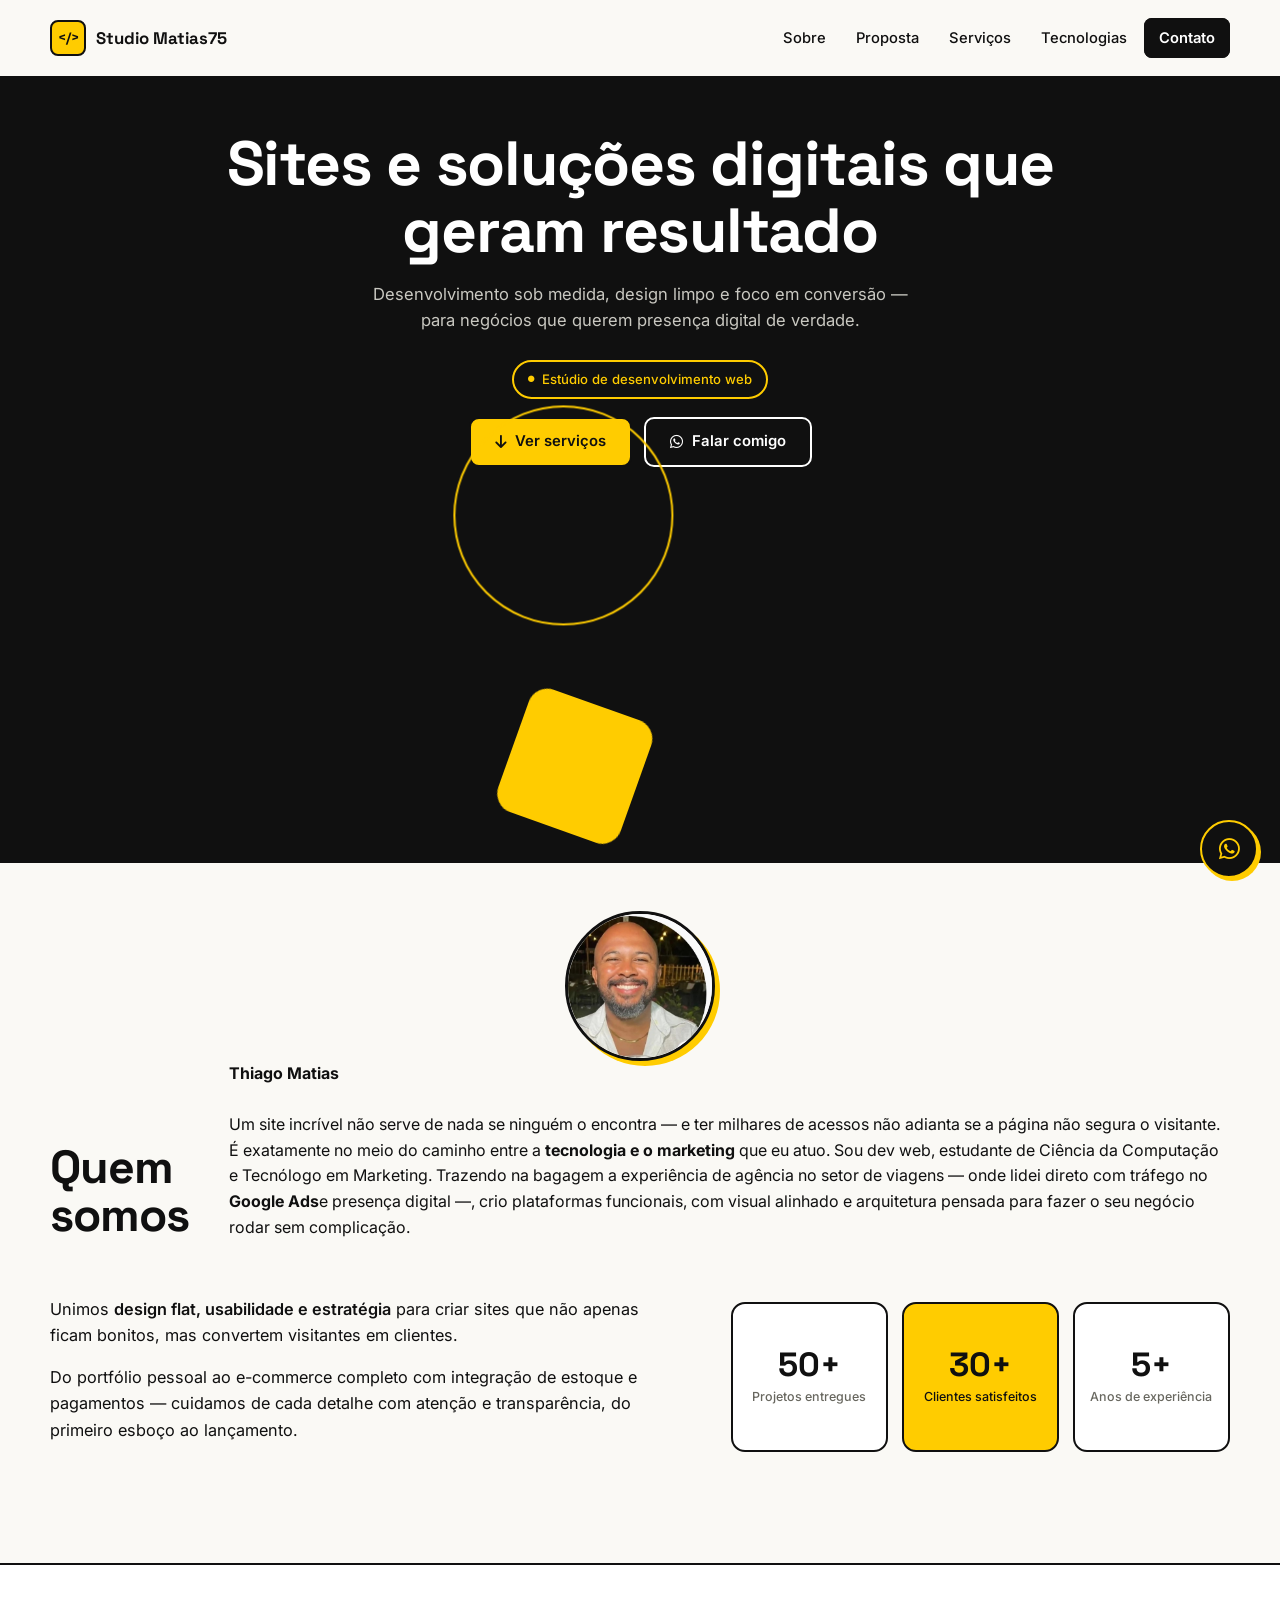
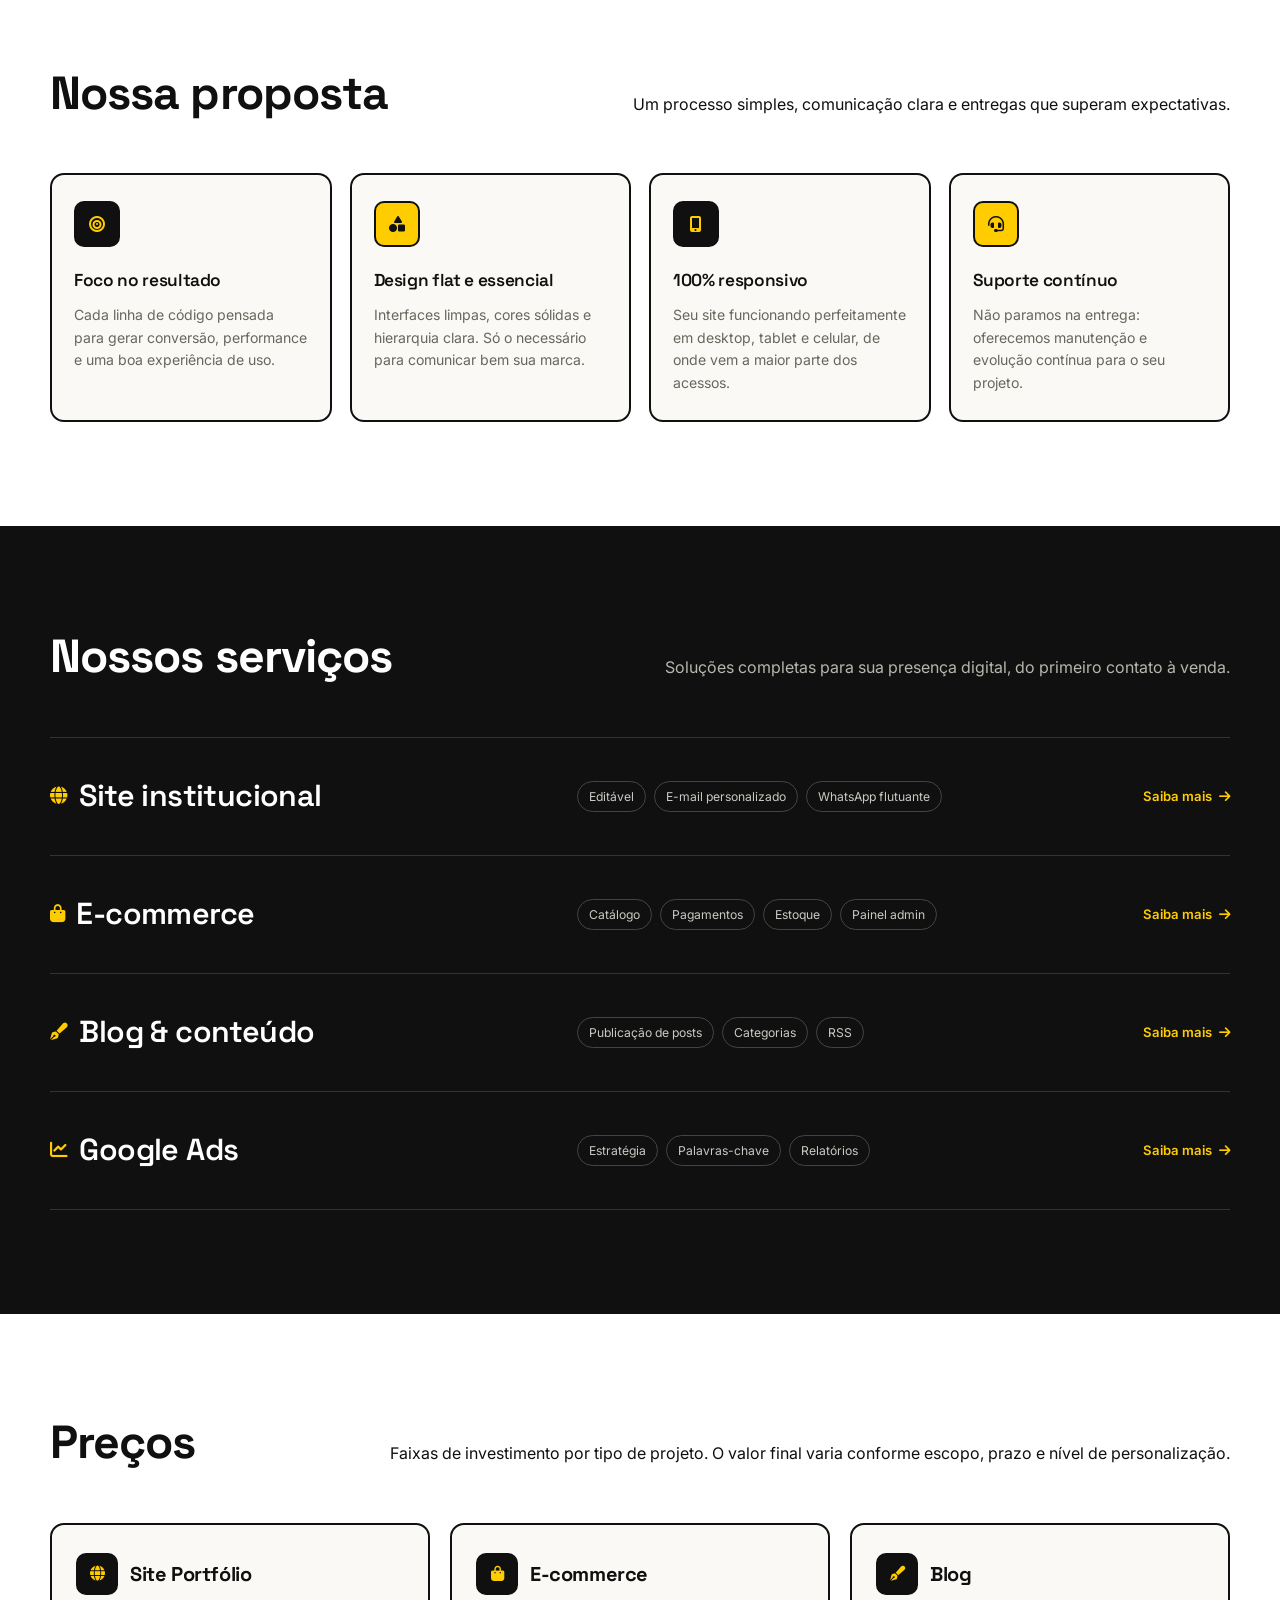
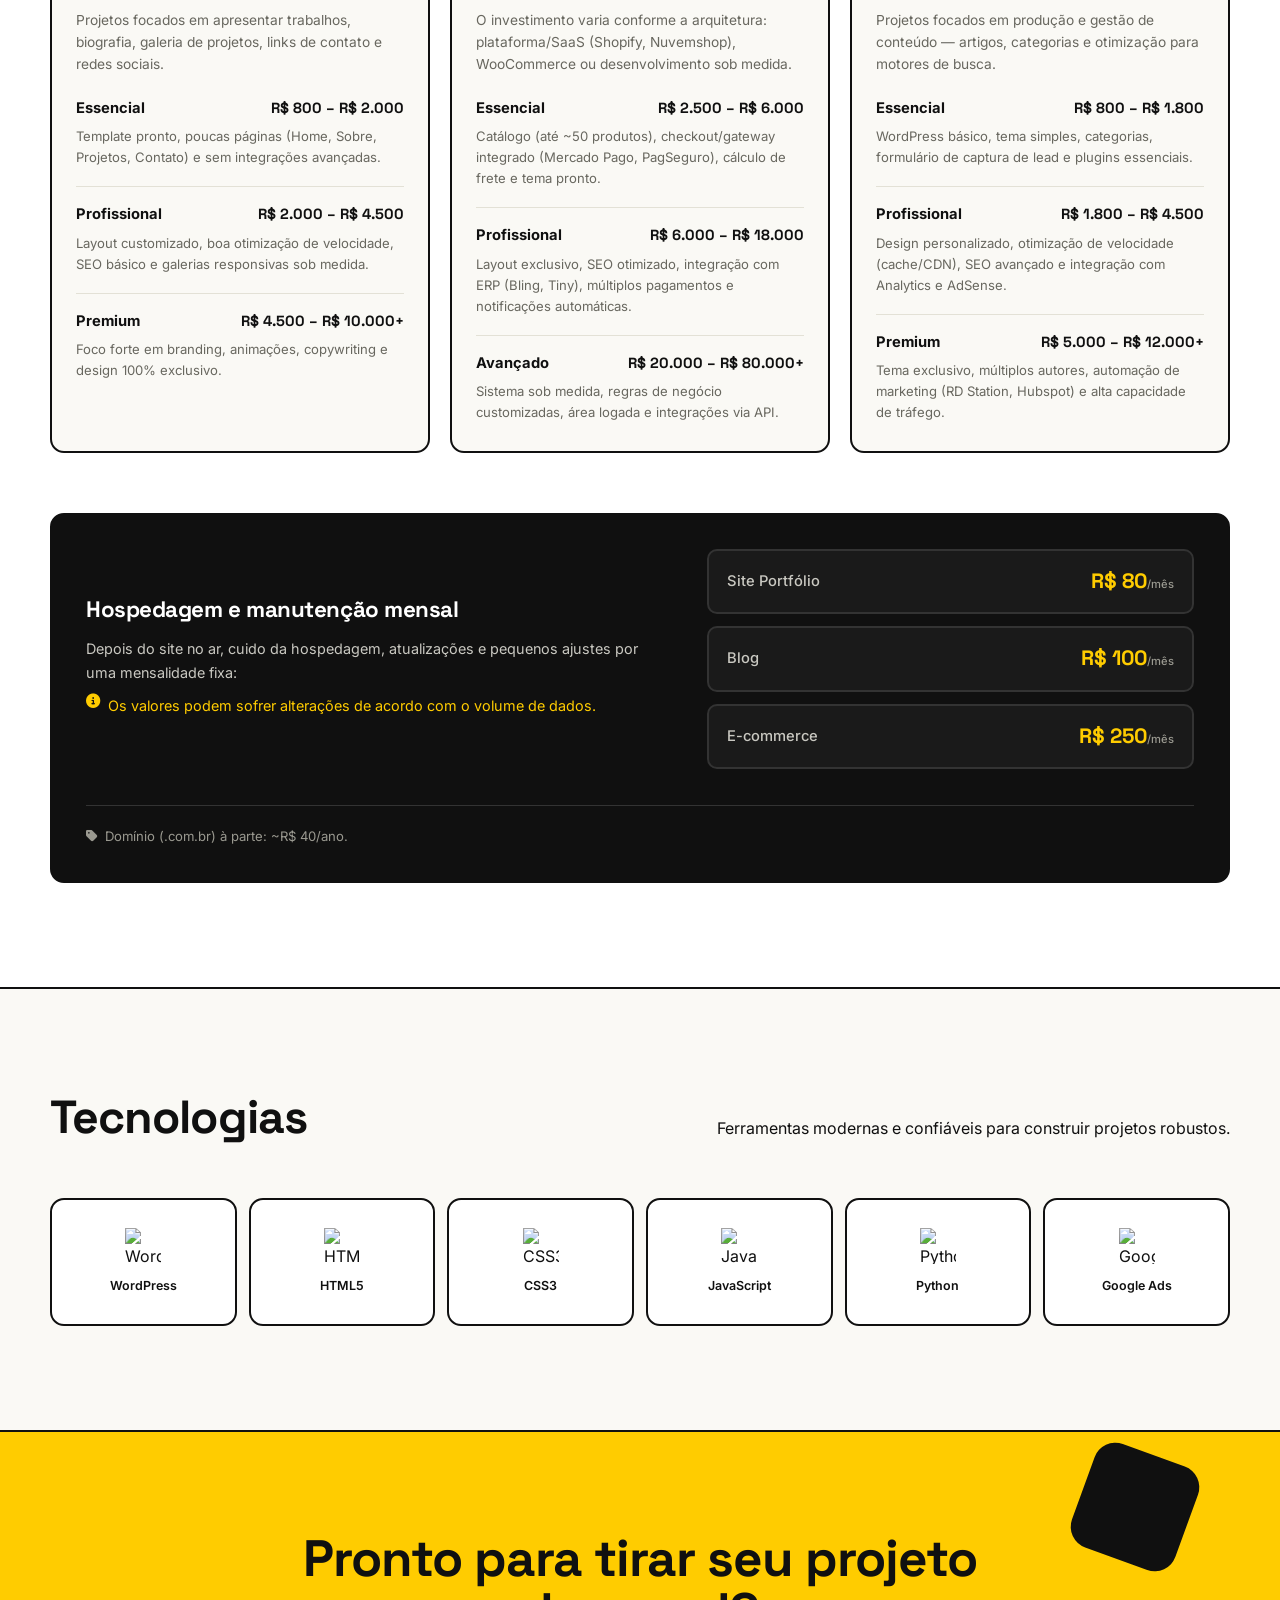
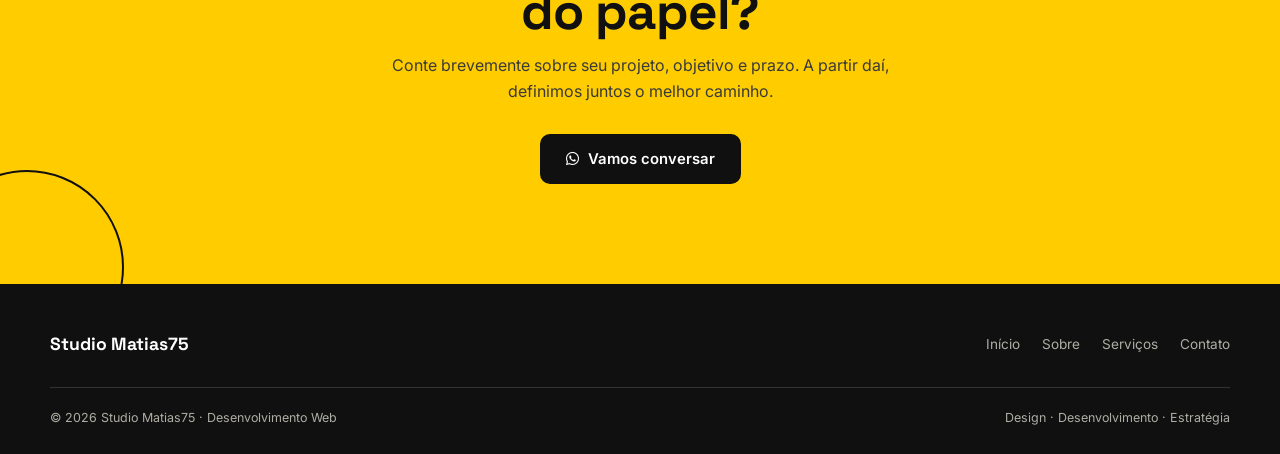
==== index.html @ f93ce0de "primeiro" ====
<!DOCTYPE html>
<html lang="pt-BR">
<head>
<meta charset="UTF-8">
<meta name="viewport" content="width=device-width, initial-scale=1.0">
<title>Studio Matias75 · Desenvolvimento Web & Soluções Digitais</title>
<meta name="description" content="DevStudio — sites e soluções digitais que geram resultado. Design flat, desenvolvimento sob medida e estratégia de conversão.">
<link rel="preconnect" href="https://fonts.googleapis.com">
<link rel="preconnect" href="https://fonts.gstatic.com" crossorigin>
<link href="https://fonts.googleapis.com/css2?family=Space+Grotesk:wght@500;600;700&family=Inter:wght@400;500;600;700&display=swap" rel="stylesheet">
<link rel="stylesheet" href="https://cdnjs.cloudflare.com/ajax/libs/font-awesome/6.5.1/css/all.min.css">
<link rel="stylesheet" href="assets/css/style.css">
</head>
<body>

<header>
  <div class="container nav">
    <a class="logo" href="#inicio"><span class="logo-mark">&lt;/&gt;</span>Studio Matias75</a>
    <ul class="nav-links">
      <li><a href="#sobre">Sobre</a></li>
      <li><a href="#proposta">Proposta</a></li>
      <li><a href="#servicos">Serviços</a></li>
      <li><a href="#tecnologias">Tecnologias</a></li>
      <li><a class="nav-cta" href="#contato">Contato</a></li>
    </ul>
    <button class="menu-btn" aria-label="Abrir menu" aria-expanded="false" type="button">
      <i class="fas fa-bars"></i>
    </button>
  </div>
</header>

<section class="hero" id="inicio">
  <h1>Sites e soluções digitais que geram resultado</h1>
  <p>Desenvolvimento sob medida, design limpo e foco em conversão — para negócios que querem presença digital de verdade.</p>
  <span class="eyebrow-tag"><i class="fas fa-circle" style="font-size:.4rem"></i>Estúdio de desenvolvimento web</span>
  <div class="hero-buttons">
    <a href="#servicos" class="btn btn-primary"><i class="fas fa-arrow-down"></i> Ver serviços</a>
    <a href="https://wa.me/5500000000000" target="_blank" rel="noopener" class="btn btn-outline"><i class="fab fa-whatsapp"></i> Falar comigo</a>
  </div>
  <div class="hero-shape circle" aria-hidden="true"></div>
  <div class="hero-shape square" aria-hidden="true"></div>
</section>

<section class="sobre" id="sobre">
  <div class="container">
    <div class="circle-photo">
  <img src="assets/images/9f81ab2b-ebb1-421a-a326-9784d8b3f478.jpeg" alt="Foto da equipe DevStudio" loading="lazy">
</div>
    <div class="section-head">
      <h2>Quem somos</h2>
      
      <p><strong>Thiago Matias</strong><br><br> Um site incrível não serve de nada se ninguém o encontra — e ter milhares 
        de acessos não adianta se a página não segura o visitante. É exatamente no 
        meio do caminho entre a <strong>tecnologia e o marketing</strong> que eu atuo.
        Sou dev web, estudante de Ciência da Computação e Tecnólogo em Marketing. 
        Trazendo na bagagem a experiência de agência no setor de viagens — onde lidei 
        direto com tráfego no <strong>Google Ads</strong>e presença digital —, crio plataformas 
        funcionais, com visual alinhado e arquitetura pensada para fazer o seu negócio
         rodar sem complicação.</p>
    </div>
    <div class="sobre-grid">
      <div class="sobre-texto">
        <p>Unimos <strong>design flat, usabilidade e estratégia</strong> para criar sites que não apenas ficam bonitos, mas convertem visitantes em clientes.</p>
        <p>Do portfólio pessoal ao e-commerce completo com integração de estoque e pagamentos — cuidamos de cada detalhe com atenção e transparência, do primeiro esboço ao lançamento.</p>
      </div>
      <div class="stats">
        <div class="stat">
          <div class="stat-num">50+</div>
          <div class="stat-label">Projetos entregues</div>
        </div>
        <div class="stat">
          <div class="stat-num">30+</div>
          <div class="stat-label">Clientes satisfeitos</div>
        </div>
        <div class="stat">
          <div class="stat-num">5+</div>
          <div class="stat-label">Anos de experiência</div>
        </div>
      </div>
    </div>
  </div>
</section>

<section class="proposta" id="proposta">
  <div class="container">
    <div class="section-head">
      <h2>Nossa proposta</h2>
      <p>Um processo simples, comunicação clara e entregas que superam expectativas.</p>
    </div>
    <div class="proposta-grid">
      <div class="proposta-card">
        <div class="proposta-icon"><i class="fas fa-bullseye"></i></div>
        <h3>Foco no resultado</h3>
        <p>Cada linha de código pensada para gerar conversão, performance e uma boa experiência de uso.</p>
      </div>
      <div class="proposta-card">
        <div class="proposta-icon"><i class="fas fa-shapes"></i></div>
        <h3>Design flat e essencial</h3>
        <p>Interfaces limpas, cores sólidas e hierarquia clara. Só o necessário para comunicar bem sua marca.</p>
      </div>
      <div class="proposta-card">
        <div class="proposta-icon"><i class="fas fa-mobile-alt"></i></div>
        <h3>100% responsivo</h3>
        <p>Seu site funcionando perfeitamente em desktop, tablet e celular, de onde vem a maior parte dos acessos.</p>
      </div>
      <div class="proposta-card">
        <div class="proposta-icon"><i class="fas fa-headset"></i></div>
        <h3>Suporte contínuo</h3>
        <p>Não paramos na entrega: oferecemos manutenção e evolução contínua para o seu projeto.</p>
      </div>
    </div>
  </div>
</section>

<section class="servicos" id="servicos">
  <div class="container">
    <div class="section-head">
      <h2>Nossos serviços</h2>
      <p>Soluções completas para sua presença digital, do primeiro contato à venda.</p>
    </div>
    <div class="servicos-list">
      <a class="servico" href="assets/images/template-site-portfolio.png" target="_blank">
        <h3><i class="fas fa-globe"></i> Site institucional</h3>
        <div class="servico-tags">
          <span>Editável</span><span>E-mail personalizado</span><span>WhatsApp flutuante</span>
        </div>
        <span class="servico-link"> Saiba mais <i class="fas fa-arrow-right"></i></span>
      </a>
      <a class="servico" href="assets/images/template-ecommerce.png" target="_blank">
        <h3><i class="fas fa-shopping-bag"></i> E-commerce</h3>
        <div class="servico-tags">
          <span>Catálogo</span><span>Pagamentos</span><span>Estoque</span><span>Painel admin</span>
        </div>
        <span class="servico-link">Saiba mais <i class="fas fa-arrow-right"></i></span>
      </a>
      <a class="servico" href="assets/images/template-blog.png" target="_blank">
        <h3><i class="fas fa-pen-fancy"></i> Blog & conteúdo</h3>
        <div class="servico-tags">
          <span>Publicação de posts</span><span>Categorias</span><span>RSS</span>
        </div>
        <span class="servico-link">Saiba mais <i class="fas fa-arrow-right"></i></span>
      </a>
      <a class="servico" href="assets/images/template-google-ads.png" target="_blank">
        <h3><i class="fas fa-chart-line"></i> Google Ads</h3>
        <div class="servico-tags">
          <span>Estratégia</span><span>Palavras-chave</span><span>Relatórios</span>
        </div>
        <span class="servico-link">Saiba mais <i class="fas fa-arrow-right"></i></span>
      </a>
    </div>
  </div>
</section>

<section class="precos" id="precos">
  <div class="container">
    <div class="section-head">
      <h2>Preços</h2>
      <p>Faixas de investimento por tipo de projeto. O valor final varia conforme escopo, prazo e nível de personalização.</p>
    </div>

    <div class="precos-grid">
      <!-- Site Portfólio -->
      <div class="preco-card">
        <div class="preco-card-head">
          <i class="fas fa-globe"></i>
          <h3>Site Portfólio</h3>
        </div>
        <p class="preco-card-desc">Projetos focados em apresentar trabalhos, biografia, galeria de projetos, links de contato e redes sociais.</p>
        <ul class="preco-tiers">
          <li>
            <div class="preco-tier-top"><span>Essencial</span><strong>R$ 800 – R$ 2.000</strong></div>
            <p>Template pronto, poucas páginas (Home, Sobre, Projetos, Contato) e sem integrações avançadas.</p>
          </li>
          <li>
            <div class="preco-tier-top"><span>Profissional</span><strong>R$ 2.000 – R$ 4.500</strong></div>
            <p>Layout customizado, boa otimização de velocidade, SEO básico e galerias responsivas sob medida.</p>
          </li>
          <li>
            <div class="preco-tier-top"><span>Premium</span><strong>R$ 4.500 – R$ 10.000+</strong></div>
            <p>Foco forte em branding, animações, copywriting e design 100% exclusivo.</p>
          </li>
        </ul>
      </div>

      <!-- E-commerce -->
      <div class="preco-card">
        <div class="preco-card-head">
          <i class="fas fa-shopping-bag"></i>
          <h3>E-commerce</h3>
        </div>
        <p class="preco-card-desc">O investimento varia conforme a arquitetura: plataforma/SaaS (Shopify, Nuvemshop), WooCommerce ou desenvolvimento sob medida.</p>
        <ul class="preco-tiers">
          <li>
            <div class="preco-tier-top"><span>Essencial</span><strong>R$ 2.500 – R$ 6.000</strong></div>
            <p>Catálogo (até ~50 produtos), checkout/gateway integrado (Mercado Pago, PagSeguro), cálculo de frete e tema pronto.</p>
          </li>
          <li>
            <div class="preco-tier-top"><span>Profissional</span><strong>R$ 6.000 – R$ 18.000</strong></div>
            <p>Layout exclusivo, SEO otimizado, integração com ERP (Bling, Tiny), múltiplos pagamentos e notificações automáticas.</p>
          </li>
          <li>
            <div class="preco-tier-top"><span>Avançado</span><strong>R$ 20.000 – R$ 80.000+</strong></div>
            <p>Sistema sob medida, regras de negócio customizadas, área logada e integrações via API.</p>
          </li>
        </ul>
      </div>

      <!-- Blog -->
      <div class="preco-card">
        <div class="preco-card-head">
          <i class="fas fa-pen-fancy"></i>
          <h3>Blog</h3>
        </div>
        <p class="preco-card-desc">Projetos focados em produção e gestão de conteúdo — artigos, categorias e otimização para motores de busca.</p>
        <ul class="preco-tiers">
          <li>
            <div class="preco-tier-top"><span>Essencial</span><strong>R$ 800 – R$ 1.800</strong></div>
            <p>WordPress básico, tema simples, categorias, formulário de captura de lead e plugins essenciais.</p>
          </li>
          <li>
            <div class="preco-tier-top"><span>Profissional</span><strong>R$ 1.800 – R$ 4.500</strong></div>
            <p>Design personalizado, otimização de velocidade (cache/CDN), SEO avançado e integração com Analytics e AdSense.</p>
          </li>
          <li>
            <div class="preco-tier-top"><span>Premium</span><strong>R$ 5.000 – R$ 12.000+</strong></div>
            <p>Tema exclusivo, múltiplos autores, automação de marketing (RD Station, Hubspot) e alta capacidade de tráfego.</p>
          </li>
        </ul>
      </div>
    </div>

    <div class="recorrentes">
      <div class="recorrentes-texto">
        <h3>Hospedagem e manutenção mensal</h3>
        <p>Depois do site no ar, cuido da hospedagem, atualizações e pequenos ajustes por uma mensalidade fixa:</p>
        <p class="recorrentes-nota"><i class="fas fa-circle-info"></i> Os valores podem sofrer alterações de acordo com o volume de dados.</p>
      </div>
      <div class="recorrentes-precos">
        <div class="recorrente-item">
          <span>Site Portfólio</span>
          <strong>R$ 80<small>/mês</small></strong>
        </div>
        <div class="recorrente-item">
          <span>Blog</span>
          <strong>R$ 100<small>/mês</small></strong>
        </div>
        <div class="recorrente-item">
          <span>E-commerce</span>
          <strong>R$ 250<small>/mês</small></strong>
        </div>
      </div>
      <p class="recorrentes-dominio"><i class="fas fa-tag"></i> Domínio (.com.br) à parte: ~R$ 40/ano.</p>
    </div>
  </div>
</section>

<section class="tecnologias" id="tecnologias">
  <div class="container">
    <div class="section-head">
      <h2>Tecnologias</h2>
      <p>Ferramentas modernas e confiáveis para construir projetos robustos.</p>
    </div>
    <div class="tech-grid">
      <div class="tech-card">
        <img src="https://cdn.jsdelivr.net/gh/devicons/devicon/icons/wordpress/wordpress-plain.svg" alt="WordPress">
        <span>WordPress</span>
      </div>
      <div class="tech-card">
        <img src="https://cdn.jsdelivr.net/gh/devicons/devicon/icons/html5/html5-original.svg" alt="HTML5">
        <span>HTML5</span>
      </div>
      <div class="tech-card">
        <img src="https://cdn.jsdelivr.net/gh/devicons/devicon/icons/css3/css3-original.svg" alt="CSS3">
        <span>CSS3</span>
      </div>
      <div class="tech-card">
        <img src="https://cdn.jsdelivr.net/gh/devicons/devicon/icons/javascript/javascript-original.svg" alt="JavaScript">
        <span>JavaScript</span>
      </div>
      <div class="tech-card">
        <img src="https://cdn.jsdelivr.net/gh/devicons/devicon/icons/python/python-original.svg" alt="Python">
        <span>Python</span>
      </div>
      <div class="tech-card">
        <img src="https://cdn.jsdelivr.net/gh/devicons/devicon/icons/google/google-original.svg" alt="Google Ads">
        <span>Google Ads</span>
      </div>
    </div>
  </div>
</section>

<section class="cta-final" id="contato">
  <div class="container">
    <h2>Pronto para tirar seu projeto do papel?</h2>
    <p>Conte brevemente sobre seu projeto, objetivo e prazo. A partir daí, definimos juntos o melhor caminho.</p>
    <a href="https://wa.me/75987100441" class="btn btn-dark" target="_blank" rel="noopener">
      <i class="fab fa-whatsapp"></i> Vamos conversar
    </a>
  </div>
</section>

<footer>
  <div class="container">
    <div class="footer-top">
      <span class="footer-brand">Studio Matias75</span>
      <nav class="footer-nav">
        <a href="#inicio">Início</a>
        <a href="#sobre">Sobre</a>
        <a href="#servicos">Serviços</a>
        <a href="#contato">Contato</a>
      </nav>
    </div>
    <div class="footer-bottom">
      <p>&copy; <span id="anoAtual">2026</span> Studio Matias75 · Desenvolvimento Web</p>
      <p>Design · Desenvolvimento · Estratégia</p>
    </div>
  </div>
</footer>

<a href="https://wa.me/75987100441" class="whats-float" target="_blank" rel="noopener" aria-label="Falar pelo WhatsApp">
  <i class="fab fa-whatsapp"></i>
</a>

<script src="assets/js/scripts.js"></script>

</body>
</html>
---- assets/css/style.css ----
/* =========================================================
     DEVSTUDIO — FLAT, PRETO & AMARELO
     Estrutura editorial (grid, hierarquia clara) + linguagem
     flat/neobrutalista (contorno sólido, sombra sólida, sem
     gradiente). Paleta contida a duas cores principais.
     ========================================================= */

:root {
    --ink: #101010;
    --ink-soft: #1a1a1a;
    --yellow: #ffcc00;
    --yellow-deep: #e0b400;
    --yellow-tint: #fff6d6;
    --paper: #faf9f5;
    --white: #ffffff;
    --muted: #68675f;
    --line: #e3e1d6;
    --max: 1180px;
    --radius: 14px;
}

* {
    box-sizing: border-box;
    margin: 0;
    padding: 0
}

html {
    scroll-behavior: smooth;
    scroll-padding-top: 84px
}

body {
    font-family: 'Inter', system-ui, sans-serif;
    background: var(--paper);
    color: var(--ink);
    line-height: 1.6;
    -webkit-font-smoothing: antialiased;
}

h1,
h2,
h3 {
    font-family: 'Space Grotesk', sans-serif;
    letter-spacing: -.02em
}

a {
    color: inherit;
    text-decoration: none
}

img {
    display: block;
    max-width: 100%
}

.container {
    width: min(var(--max), calc(100% - 48px));
    margin-inline: auto
}

/* ---------- HEADER ---------- */
header {
    position: sticky;
    top: 0;
    z-index: 1000;
    background: rgba(250, 249, 245, .92);
    backdrop-filter: blur(10px);
    border-bottom: 2px solid var(--ink);
}

.nav {
    min-height: 76px;
    display: flex;
    align-items: center;
    justify-content: space-between;
    gap: 20px;
}

.logo {
    display: inline-flex;
    align-items: center;
    gap: 10px;
    font-family: 'Space Grotesk', sans-serif;
    font-weight: 700;
    font-size: 1.05rem;
}

.logo-mark {
    width: 36px;
    height: 36px;
    display: grid;
    place-items: center;
    background: var(--yellow);
    border: 2px solid var(--ink);
    border-radius: 8px;
    font-size: .85rem;
    font-weight: 700;
}

.nav-links {
    display: flex;
    align-items: center;
    gap: 4px;
    list-style: none
}

.nav-links a {
    padding: 9px 13px;
    border-radius: 8px;
    font-size: .92rem;
    font-weight: 500;
    transition: background .18s ease;
}

.nav-links a:hover {
    background: var(--yellow-tint)
}

.nav-cta {
    border: 2px solid var(--ink) !important;
    background: var(--ink);
    color: var(--white) !important;
    font-weight: 600 !important;
}

.nav-cta:hover {
    background: var(--yellow) !important;
    color: var(--ink) !important
}

.menu-btn {
    display: none;
    width: 42px;
    height: 42px;
    border: 2px solid var(--ink);
    border-radius: 8px;
    background: var(--white);
    cursor: pointer;
    font-size: 1rem;
    color: var(--ink);
}

/* ---------- HERO ---------- */
.hero {
    position: relative;
    overflow: hidden;
    background: var(--ink);
    color: var(--white);
    padding: 52px 20px 44px;
    display: flex;
    flex-direction: column;
    align-items: center;
    text-align: center;
    border-bottom: 2px solid var(--ink);
}

.hero-shape {
    position: absolute;
    border: 2px solid var(--yellow);
    will-change: transform
}

.hero-shape.circle {
    width: 220px;
    height: 220px;
    border-radius: 50%;
    left: -90px;
    top: -70px;
}

.hero-shape.square {
    width: 130px;
    height: 130px;
    border-radius: 20px;
    right: 6%;
    bottom: 14%;
    background: var(--yellow);
    transform: rotate(14deg);
}

.hero>* {
    position: relative;
    z-index: 2
}

.eyebrow-tag {
    display: inline-flex;
    align-items: center;
    gap: 8px;
    margin-bottom: 18px;
    padding: 7px 14px;
    border: 2px solid var(--yellow);
    border-radius: 100px;
    font-size: .82rem;
    font-weight: 500;
    color: var(--yellow);
    opacity: 0;
    animation: rise .6s ease forwards;
}

.hero h1 {
    max-width: 880px;
    margin-bottom: 16px;
    font-size: clamp(2.1rem, 5.4vw, 3.9rem);
    line-height: 1.08;
    font-weight: 700;
    opacity: 0;
    animation: rise .6s ease .1s forwards;
}

.hero p {
    max-width: 560px;
    margin-bottom: 26px;
    color: #c9c8c1;
    font-size: 1.04rem;
    opacity: 0;
    animation: rise .6s ease .2s forwards;
}

.hero-buttons {
    display: flex;
    justify-content: center;
    flex-wrap: wrap;
    gap: 12px;
    opacity: 0;
    animation: rise .6s ease .3s forwards;
}

@keyframes rise {
    from {
        opacity: 0;
        transform: translateY(14px)
    }

    to {
        opacity: 1;
        transform: translateY(0)
    }
}

.btn {
    min-height: 50px;
    padding: 0 24px;
    display: inline-flex;
    align-items: center;
    justify-content: center;
    gap: 9px;
    border: 2px solid var(--ink);
    border-radius: 10px;
    font-size: .93rem;
    font-weight: 600;
    transition: transform .16s ease, box-shadow .16s ease;
}

.btn:hover {
    transform: translate(-2px, -2px);
    box-shadow: 4px 4px 0 var(--ink)
}

.btn-primary {
    background: var(--yellow);
    color: var(--ink)
}

.btn-outline {
    background: transparent;
    border-color: var(--white);
    color: var(--white)
}

.btn-outline:hover {
    box-shadow: 4px 4px 0 var(--white)
}

.btn-dark {
    background: var(--ink);
    color: var(--white)
}

.btn-dark:hover {
    box-shadow: 4px 4px 0 var(--ink)
}

/* ---------- SECTION BASE ---------- */
section {
    padding: 104px 20px
}

.section-head {
    display: flex;
    justify-content: space-between;
    align-items: flex-end;
    gap: 40px;
    margin-bottom: 56px;
}

.section-head h2 {
    font-size: clamp(2rem, 4vw, 2.9rem);
    font-weight: 700;
    line-height: 1.05;
}

.section-head-info{
  display:flex;
  align-items:center;
  gap:16px;
  max-width:400px;
}
.section-head-photo{
  width:56px;height:56px;
  border-radius:50%;
  object-fit:cover;
  flex-shrink:0;
  border:3px solid var(--ink);
  box-shadow:3px 3px 0 var(--yellow);
}

/* ---------- SOBRE ---------- */
.circle-photo {
    display: flex;
    justify-content: center;
    position: relative;
    z-index: 5;
    margin-top: -56px;
}

.circle-photo img {
    width: 150px;
    height: 150px;
    border-radius: 50%;
    object-fit: cover;
    background: var(--white);
    border: 3px solid var(--ink);
    box-shadow: 5px 5px 0 var(--yellow);
}

.sobre {
    background: var(--paper);
    border-bottom: 2px solid var(--ink)
}

.sobre-grid {
    display: grid;
    grid-template-columns: 1.1fr .9fr;
    gap: 70px;
    align-items: center
}

.sobre-texto p {
    margin-bottom: 16px;
    font-size: 1.02rem
}

.sobre-texto strong {
    color: var(--ink);
    font-weight: 600
}

.stats {
    display: grid;
    grid-template-columns: repeat(3, 1fr);
    gap: 14px
}

.stat {
    min-height: 150px;
    padding: 22px 12px;
    display: flex;
    flex-direction: column;
    align-items: center;
    justify-content: center;
    text-align: center;
    background: var(--white);
    border: 2px solid var(--ink);
    border-radius: var(--radius);
    transition: transform .18s ease;
}

.stat:nth-child(2) {
    background: var(--yellow)
}

.stat:hover {
    transform: translateY(-5px)
}

.stat-num {
    font-family: 'Space Grotesk', sans-serif;
    font-size: 2.1rem;
    font-weight: 700;
    line-height: 1
}

.stat-label {
    margin-top: 6px;
    font-size: .78rem;
    font-weight: 500;
    color: var(--muted)
}

.stat:nth-child(2) .stat-label {
    color: var(--ink)
}

/* ---------- PROPOSTA ---------- */
.proposta {
    background: var(--white);
    border-bottom: 2px solid var(--ink)
}

.proposta-grid {
    display: grid;
    grid-template-columns: repeat(4, 1fr);
    gap: 18px
}

.proposta-card {
    padding: 26px 22px;
    min-height: 220px;
    border: 2px solid var(--ink);
    border-radius: var(--radius);
    background: var(--paper);
    transition: transform .18s ease, box-shadow .18s ease;
}

.proposta-card:hover {
    transform: translateY(-6px);
    box-shadow: 5px 5px 0 var(--ink)
}

.proposta-icon {
    width: 46px;
    height: 46px;
    margin-bottom: 20px;
    display: grid;
    place-items: center;
    border: 2px solid var(--ink);
    border-radius: 10px;
    background: var(--ink);
    color: var(--yellow);
    font-size: 1rem;
}

.proposta-card:nth-child(2) .proposta-icon {
    background: var(--yellow);
    color: var(--ink)
}

.proposta-card:nth-child(4) .proposta-icon {
    background: var(--yellow);
    color: var(--ink)
}

.proposta-card h3 {
    font-size: 1.08rem;
    margin-bottom: 9px;
    font-weight: 600
}

.proposta-card p {
    color: var(--muted);
    font-size: .88rem
}

/* ---------- SERVIÇOS ---------- */
.servicos {
    background: var(--ink);
    color: var(--white)
}

.servicos .section-head p {
    color: #b7b6ad
}

.servicos-list {
    border-top: 1px solid #333
}

.servico {
    display: grid;
    grid-template-columns: 1.3fr 1.4fr auto;
    align-items: center;
    gap: 28px;
    min-height: 118px;
    border-bottom: 1px solid #333;
    transition: padding .2s ease;
}

.servico:hover {
    padding-left: 12px
}

.servico h3 {
    font-size: clamp(1.35rem, 2.4vw, 1.9rem);
    font-weight: 600;
    display: flex;
    align-items: center;
    gap: 12px;
}

.servico h3 i {
    color: var(--yellow);
    font-size: 1.1rem
}

.servico-tags {
    display: flex;
    flex-wrap: wrap;
    gap: 8px
}

.servico-tags span {
    padding: 5px 11px;
    border: 1px solid #444;
    border-radius: 100px;
    font-size: .76rem;
    color: #c9c8c1;
}

.servico-link {
    display: inline-flex;
    align-items: center;
    gap: 7px;
    font-size: .82rem;
    font-weight: 600;
    color: var(--yellow);
    white-space: nowrap;
}

  /* ---------- PREÇOS ---------- */
  .precos{background:var(--white);border-bottom:2px solid var(--ink)}
  .precos-grid{display:grid;grid-template-columns:repeat(3,1fr);gap:20px;margin-bottom:60px}
  .preco-card{
    padding:28px 24px;border:2px solid var(--ink);border-radius:var(--radius);
    background:var(--paper);display:flex;flex-direction:column;
  }
  .preco-card-head{display:flex;align-items:center;gap:12px;margin-bottom:14px}
  .preco-card-head i{
    width:42px;height:42px;flex-shrink:0;
    display:grid;place-items:center;
    background:var(--ink);color:var(--yellow);
    border:2px solid var(--ink);border-radius:10px;font-size:.95rem;
  }
  .preco-card-head h3{font-size:1.25rem;font-weight:700}
  .preco-card-desc{color:var(--muted);font-size:.86rem;margin-bottom:22px}
  .preco-tiers{list-style:none;display:flex;flex-direction:column;gap:18px}
  .preco-tiers li{padding-top:16px;border-top:1px solid var(--line)}
  .preco-tiers li:first-child{padding-top:0;border-top:0}
  .preco-tier-top{display:flex;justify-content:space-between;align-items:baseline;gap:10px;margin-bottom:6px}
  .preco-tier-top span{font-weight:700;font-size:.92rem}
  .preco-tier-top strong{
    font-family:'Space Grotesk',sans-serif;font-size:.92rem;font-weight:700;
    color:var(--ink);white-space:nowrap;
  }
  .preco-tiers li p{color:var(--muted);font-size:.82rem}

  .recorrentes{
    display:grid;grid-template-columns:1.2fr 1fr;gap:36px;align-items:center;
    padding:34px;border:2px solid var(--ink);border-radius:var(--radius);
    background:var(--ink);color:var(--white);
  }
  .recorrentes-texto h3{font-size:1.4rem;font-weight:700;margin-bottom:10px}
  .recorrentes-texto p{color:#c9c8c1;font-size:.9rem;margin-bottom:10px}
  .recorrentes-nota{
    display:flex;align-items:flex-start;gap:8px;
    font-size:.8rem;color:var(--yellow) !important;
  }
  .recorrentes-precos{display:flex;flex-direction:column;gap:12px}
  .recorrente-item{
    display:flex;justify-content:space-between;align-items:center;gap:16px;
    padding:14px 18px;background:var(--ink-soft);border:2px solid #333;border-radius:10px;
  }
  .recorrente-item span{font-size:.92rem;font-weight:500;color:#c9c8c1}
  .recorrente-item strong{font-family:'Space Grotesk',sans-serif;font-size:1.3rem;font-weight:700;color:var(--yellow)}
  .recorrente-item strong small{font-family:'Inter',sans-serif;font-size:.7rem;font-weight:500;color:#9a9990}
  .recorrentes-dominio{
    grid-column:1 / -1;padding-top:20px;border-top:1px solid #333;
    display:flex;align-items:center;gap:8px;font-size:.82rem;color:#9a9990;
  }
/* ---------- TECNOLOGIAS ---------- */
.tecnologias {
    background: var(--paper);
    border-bottom: 2px solid var(--ink)
}

.tech-grid {
    display: grid;
    grid-template-columns: repeat(6, 1fr);
    gap: 12px
}

.tech-card {
    min-height: 128px;
    padding: 16px 10px;
    display: flex;
    flex-direction: column;
    align-items: center;
    justify-content: center;
    gap: 12px;
    background: var(--white);
    border: 2px solid var(--ink);
    border-radius: var(--radius);
    transition: transform .18s ease, background .18s ease, color .18s ease;
}

.tech-card img {
    width: 36px;
    height: 36px;
    object-fit: contain
}

.tech-card span {
    font-size: .78rem;
    font-weight: 600
}

.tech-card:hover {
    transform: translateY(-5px);
    background: var(--ink);
    color: var(--white)
}

/* ---------- CTA FINAL ---------- */
.cta-final {
    position: relative;
    overflow: hidden;
    background: var(--yellow);
    color: var(--ink);
    padding: 100px 20px;
    text-align: center;
    border-bottom: 2px solid var(--ink);
}

.cta-final::before {
    content: "";
    position: absolute;
    width: 190px;
    height: 190px;
    left: -70px;
    bottom: -80px;
    border: 2px solid var(--ink);
    border-radius: 50%;
}

.cta-final::after {
    content: "";
    position: absolute;
    width: 110px;
    height: 110px;
    right: 7%;
    top: 20px;
    background: var(--ink);
    border-radius: 22px;
    transform: rotate(20deg);
}

.cta-final>* {
    position: relative;
    z-index: 2
}

.cta-final h2 {
    max-width: 720px;
    margin: 0 auto 14px;
    font-size: clamp(2rem, 4.6vw, 3.2rem);
    font-weight: 700;
    line-height: 1.05;
}

.cta-final p {
    max-width: 500px;
    margin: 0 auto 30px;
    color: #3a3a3a
}

/* ---------- FOOTER ---------- */
footer {
    background: var(--ink);
    color: #aeada4;
    padding: 44px 20px 26px
}

.footer-top {
    display: flex;
    justify-content: space-between;
    align-items: center;
    gap: 24px;
    padding-bottom: 28px;
    border-bottom: 1px solid #333;
}

.footer-brand {
    font-family: 'Space Grotesk', sans-serif;
    font-weight: 700;
    color: var(--white);
    font-size: 1.1rem
}

.footer-nav {
    display: flex;
    gap: 22px;
    flex-wrap: wrap;
    font-size: .85rem
}

.footer-bottom {
    display: flex;
    justify-content: space-between;
    flex-wrap: wrap;
    gap: 8px;
    padding-top: 20px;
    font-size: .78rem;
}

/* ---------- WHATSAPP FLUTUANTE ---------- */
.whats-float {
    position: fixed;
    right: 22px;
    bottom: 22px;
    z-index: 1100;
    width: 58px;
    height: 58px;
    display: grid;
    place-items: center;
    background: var(--ink);
    color: var(--yellow);
    border: 2px solid var(--yellow);
    border-radius: 50%;
    font-size: 1.5rem;
    box-shadow: 3px 3px 0 var(--yellow);
    transition: transform .18s ease;
}

.whats-float:hover {
    transform: translate(-2px, -3px)
}

:focus-visible {
    outline: 3px solid var(--yellow);
    outline-offset: 3px
}

/* ---------- RESPONSIVO ---------- */
@media (max-width:960px) {
    .proposta-grid {
        grid-template-columns: repeat(2, 1fr)
    }

    .tech-grid {
        grid-template-columns: repeat(3, 1fr)
    }

    .sobre-grid {
        grid-template-columns: 1fr;
        gap: 44px
    }

    .servico {
        grid-template-columns: 1fr auto
    }

    .servico-tags {
        display: none
    }
}

@media (max-width:780px) {
    .nav-links {
        display: none;
        position: absolute;
        left: 16px;
        right: 16px;
        top: 68px;
        flex-direction: column;
        align-items: stretch;
        padding: 10px;
        background: var(--paper);
        border: 2px solid var(--ink);
        border-radius: 12px;
    }

    .nav-links.open {
        display: flex
    }

    .menu-btn {
        display: grid;
        place-items: center
    }

    .hero {
        padding: 44px 20px 36px
    }

    .hero-shape.circle {
        width: 140px;
        height: 140px;
        left: -60px;
        top: -40px
    }

    .hero-shape.square {
        width: 90px;
        height: 90px;
        right: -20px;
        bottom: 8%
    }

    section {
        padding: 76px 20px
    }

    .section-head {
        flex-direction: column;
        align-items: flex-start;
        gap: 14px;
        margin-bottom: 42px
    }
}

@media (max-width:560px) {
    .proposta-grid {
        grid-template-columns: 1fr
    }

    .tech-grid {
        grid-template-columns: repeat(2, 1fr)
    }

    .stats {
        grid-template-columns: 1fr
    }

    .servico {
        grid-template-columns: 1fr;
        gap: 10px;
        padding: 18px 0
    }

    .servico-link {
        justify-self: start
    }

    .hero-buttons .btn {
        width: 100%
    }

    .footer-top,
    .footer-bottom {
        flex-direction: column;
        align-items: flex-start
    }
}

@media (prefers-reduced-motion: reduce) {
    html {
        scroll-behavior: auto
    }

    *,
    *::before,
    *::after {
        transition: none !important;
        animation: none !important
    }

    .eyebrow-tag,
    .hero h1,
    .hero p,
    .hero-buttons {
        opacity: 1;
        transform: none
    }
}

@media (max-width:780px) {

    .cta-final {
        padding: 80px 20px
    }

    .cta-final::before {
        width: 140px;
        height: 140px;
        left: -60px;
        bottom: -60px
    }

    .cta-final::after {
        width: 80px;
        height: 80px;
        top: -14px;
        right: -14px
    }
    .section-head-info{flex-direction:column;align-items:flex-start}
}

@media (max-width:560px) {

    .cta-final::after {
        width: 60px;
        height: 60px;
        top: -10px;
        right: -10px
    }

    .cta-final::before {
        width: 110px;
        height: 110px;
        left: -45px;
        bottom: -45px
    }
}
@media (max-width:960px){
  .precos-grid{grid-template-columns:repeat(2,1fr)}
  .recorrentes{grid-template-columns:1fr;gap:24px}
  .recorrentes-dominio{grid-column:auto}
}

@media (max-width:780px){
  .precos-grid{grid-template-columns:1fr}
  .recorrentes{padding:26px 22px}
}

@media (max-width:560px){
  .preco-card{padding:24px 20px}
  .preco-tier-top{flex-direction:column;align-items:flex-start;gap:3px}
  .recorrente-item{padding:12px 16px}
}
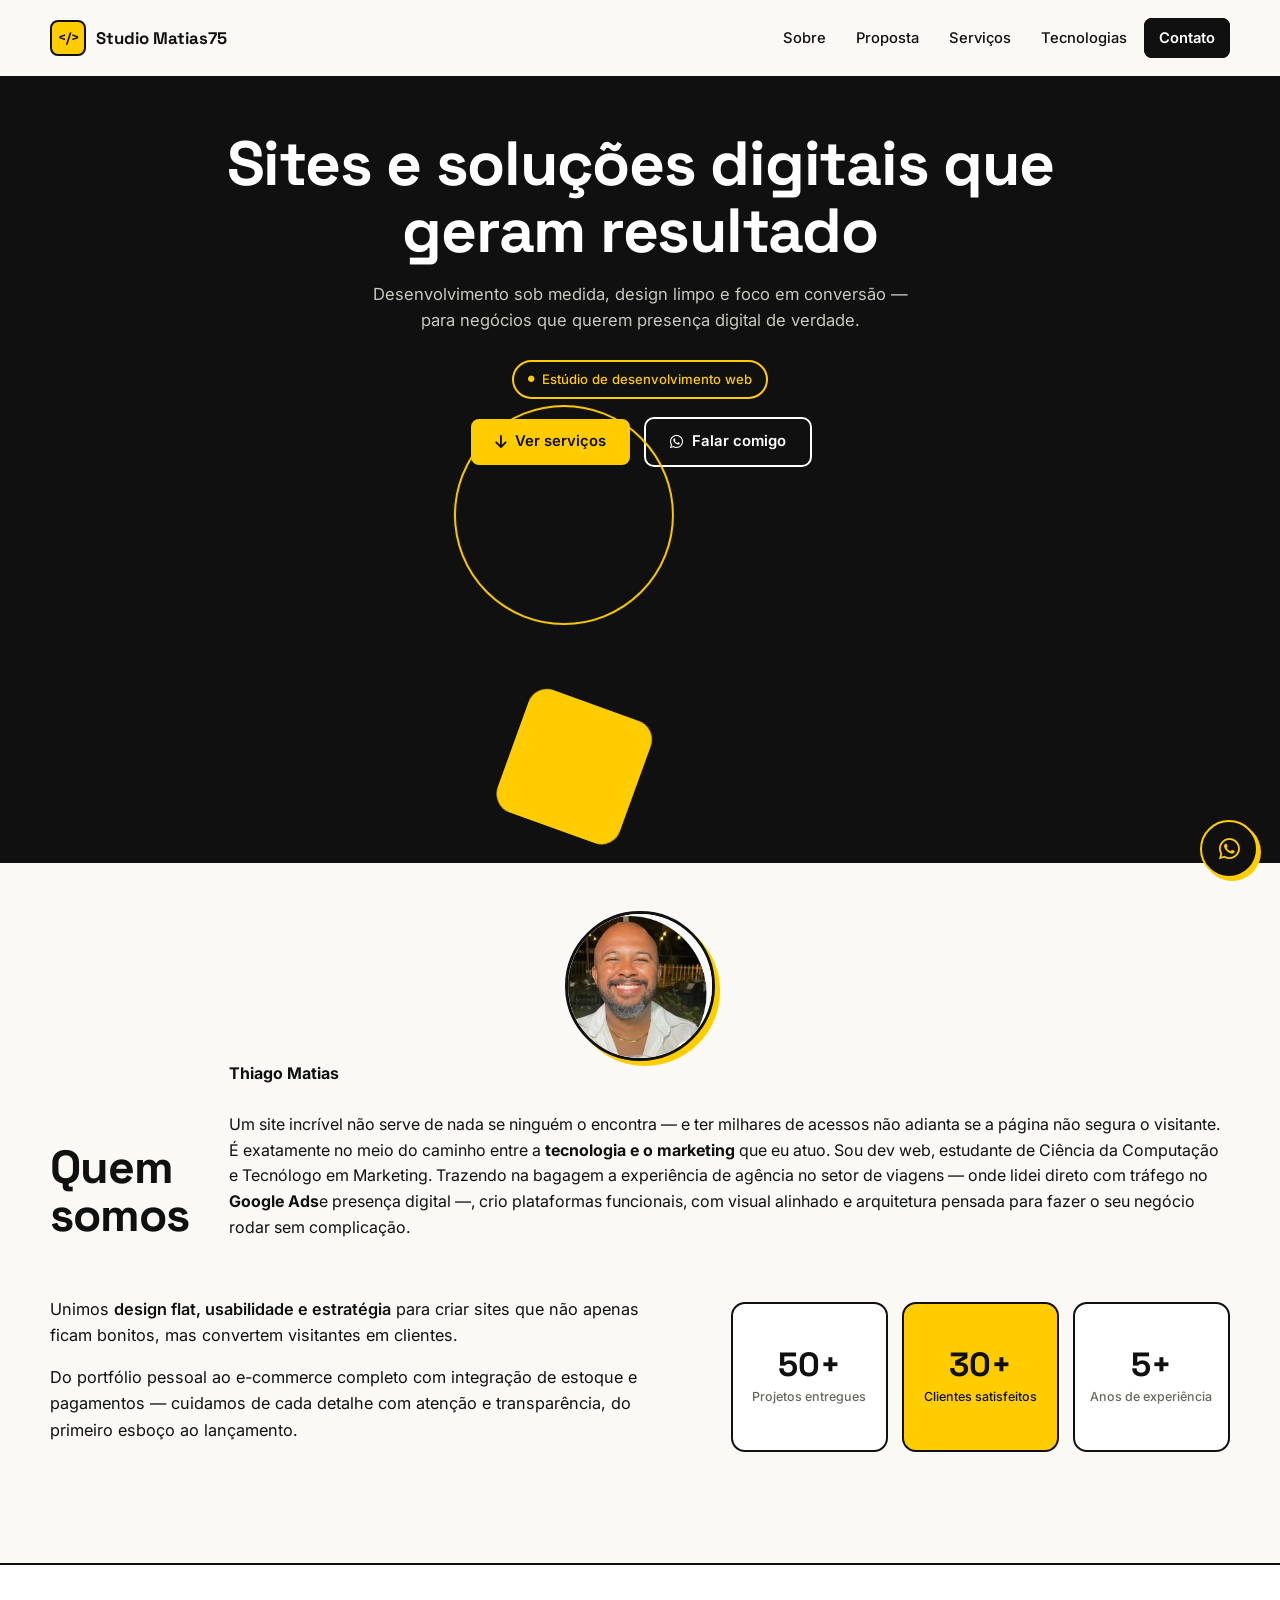
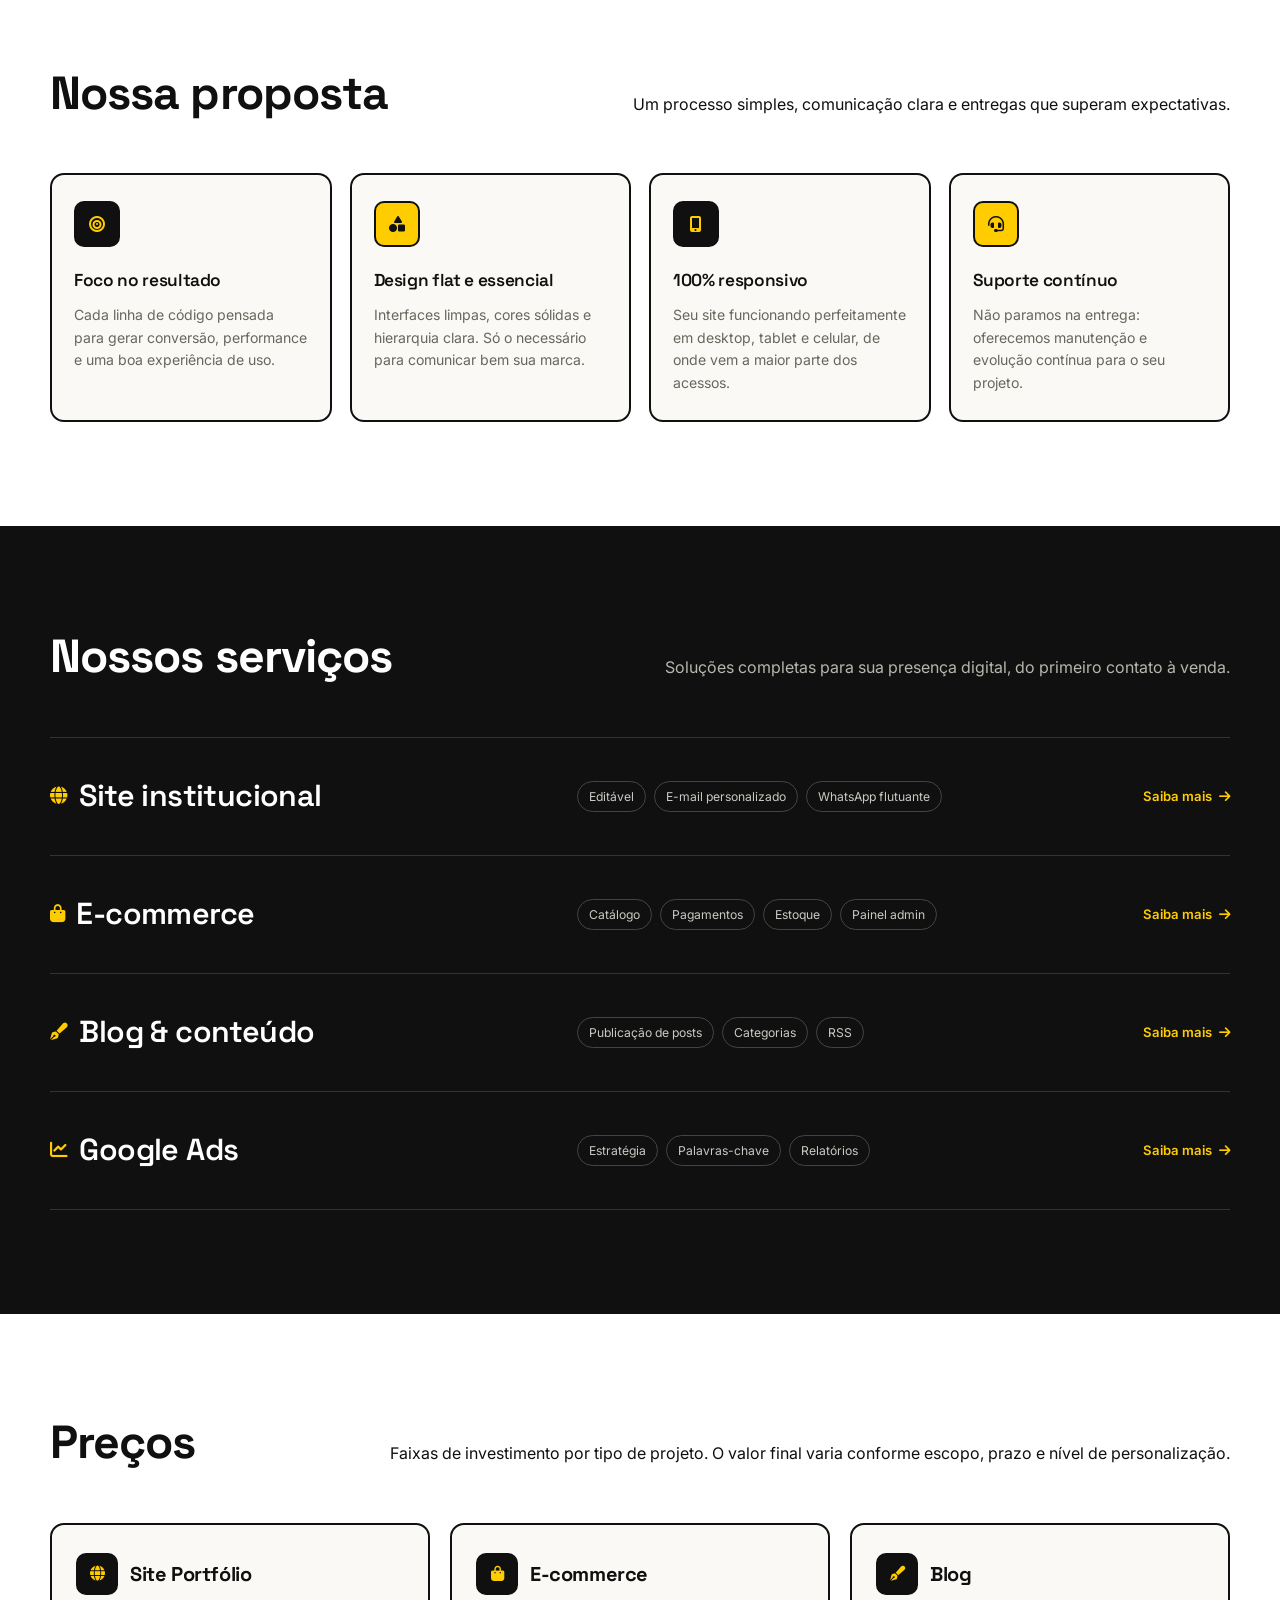
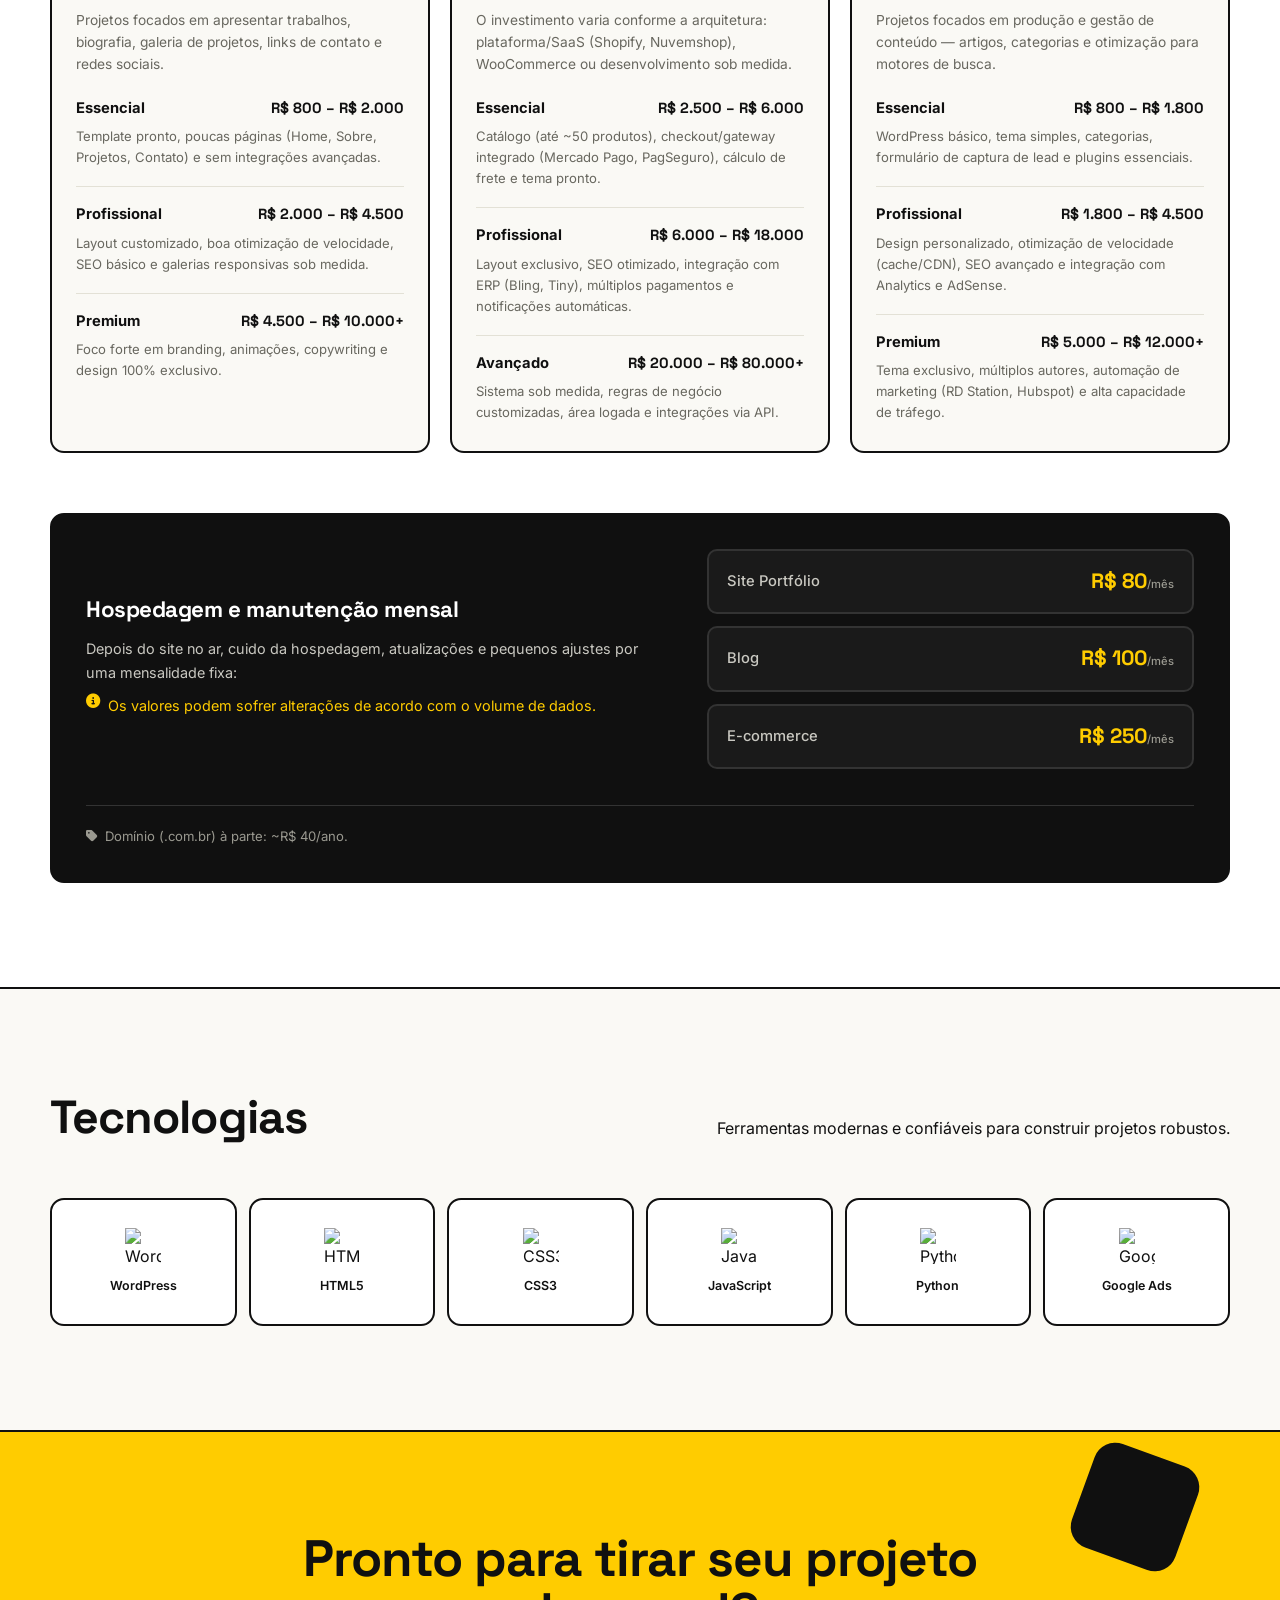
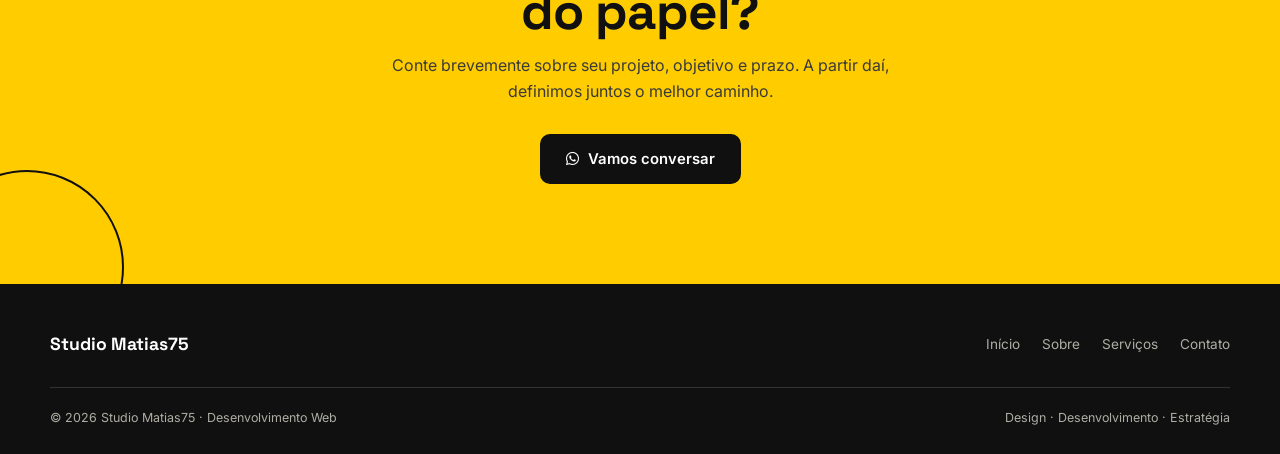
==== commit ca2f8ecb: "renomeia main.html para index.html" ====
--- a/index.html
+++ b/index.html
@@ -35,7 +35,7 @@
   <span class="eyebrow-tag"><i class="fas fa-circle" style="font-size:.4rem"></i>Estúdio de desenvolvimento web</span>
   <div class="hero-buttons">
     <a href="#servicos" class="btn btn-primary"><i class="fas fa-arrow-down"></i> Ver serviços</a>
-    <a href="https://wa.me/5500000000000" target="_blank" rel="noopener" class="btn btn-outline"><i class="fab fa-whatsapp"></i> Falar comigo</a>
+    <a href="https://wa.me/75987100441" target="_blank" rel="noopener" class="btn btn-outline"><i class="fab fa-whatsapp"></i> Falar comigo</a>
   </div>
   <div class="hero-shape circle" aria-hidden="true"></div>
   <div class="hero-shape square" aria-hidden="true"></div>
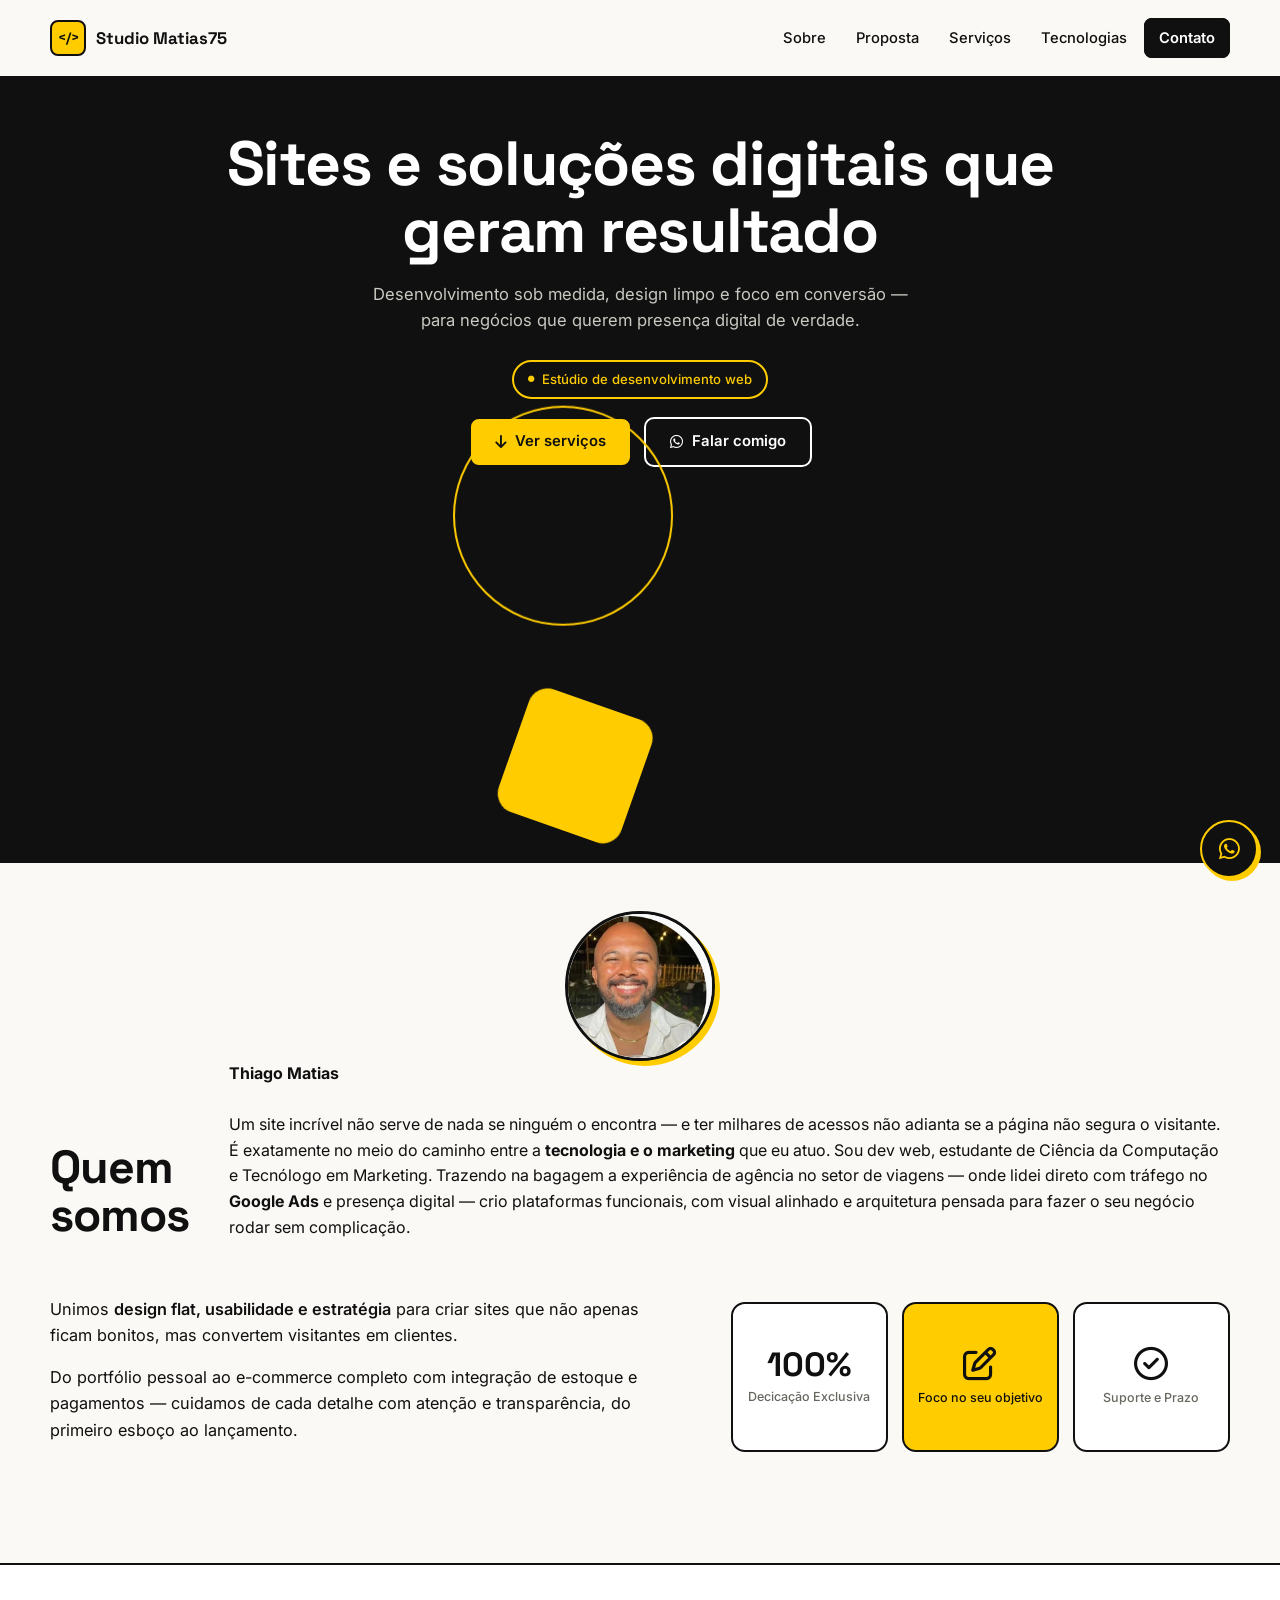
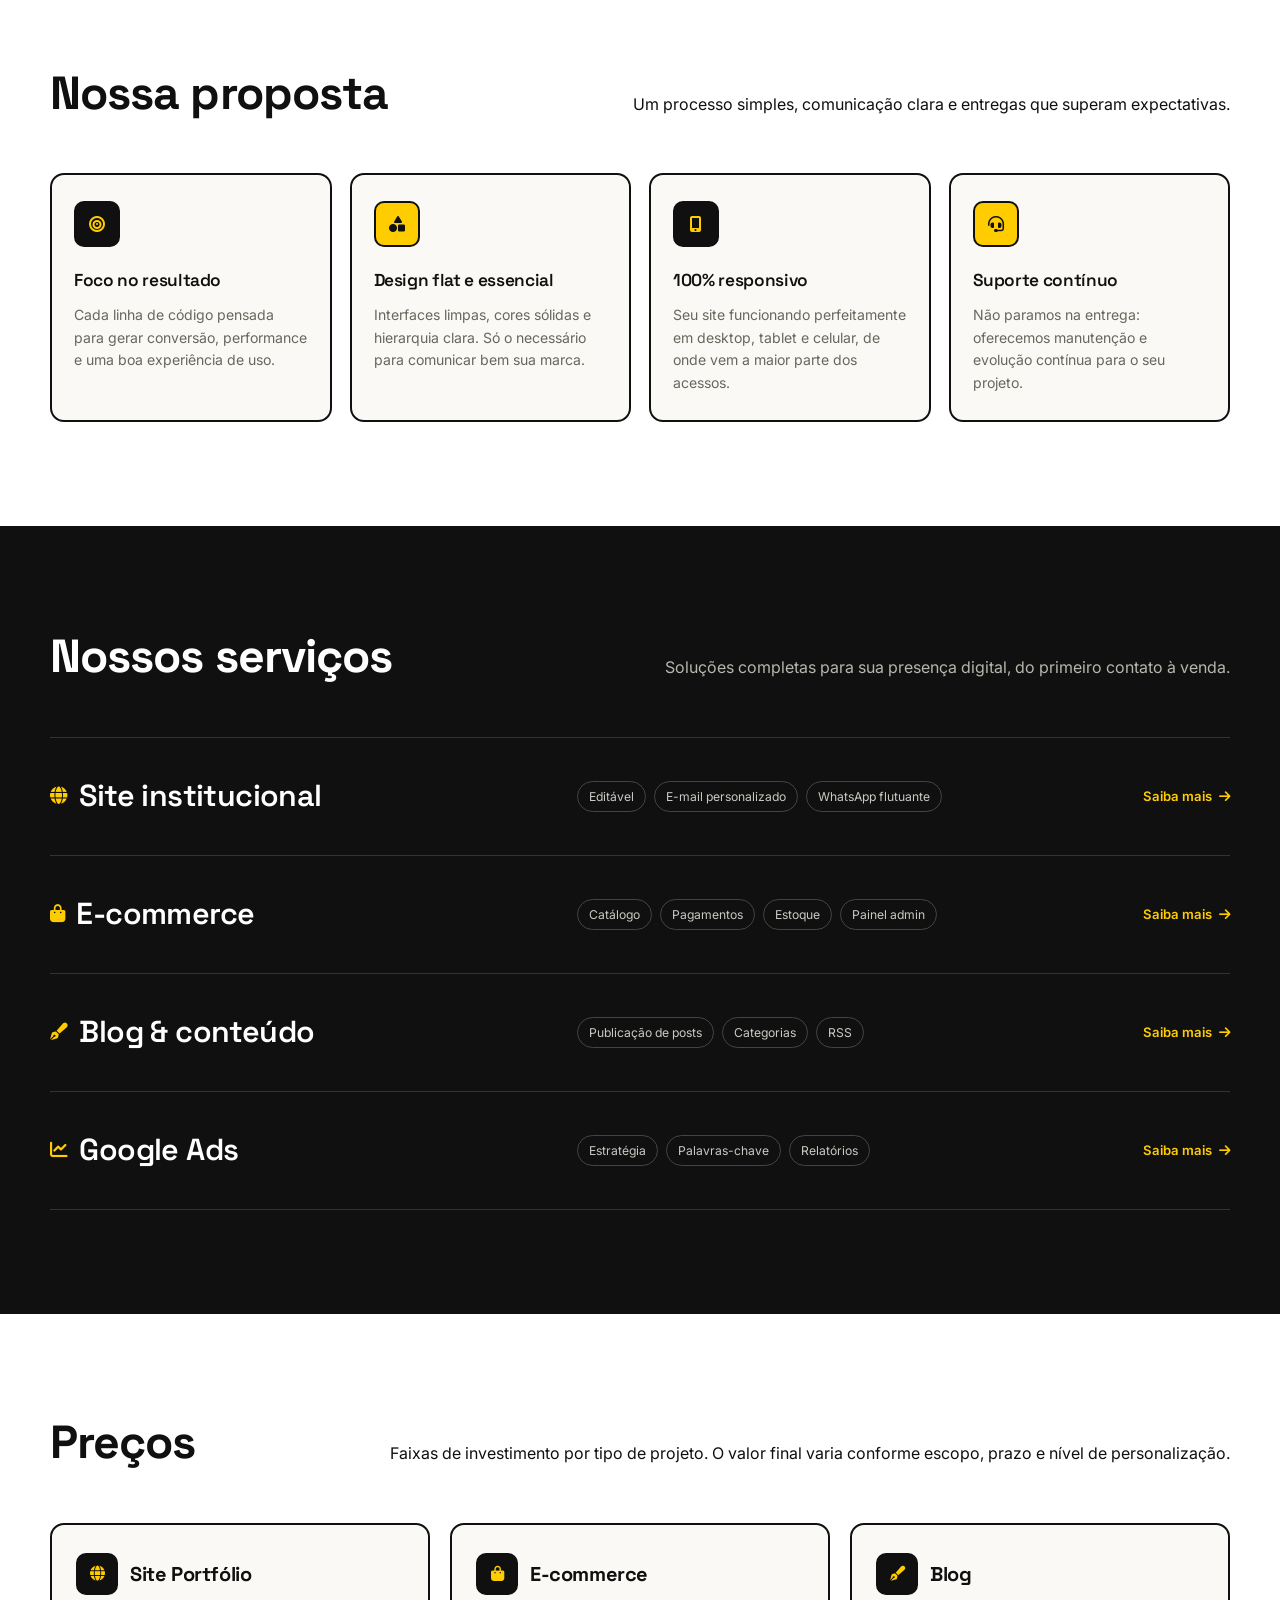
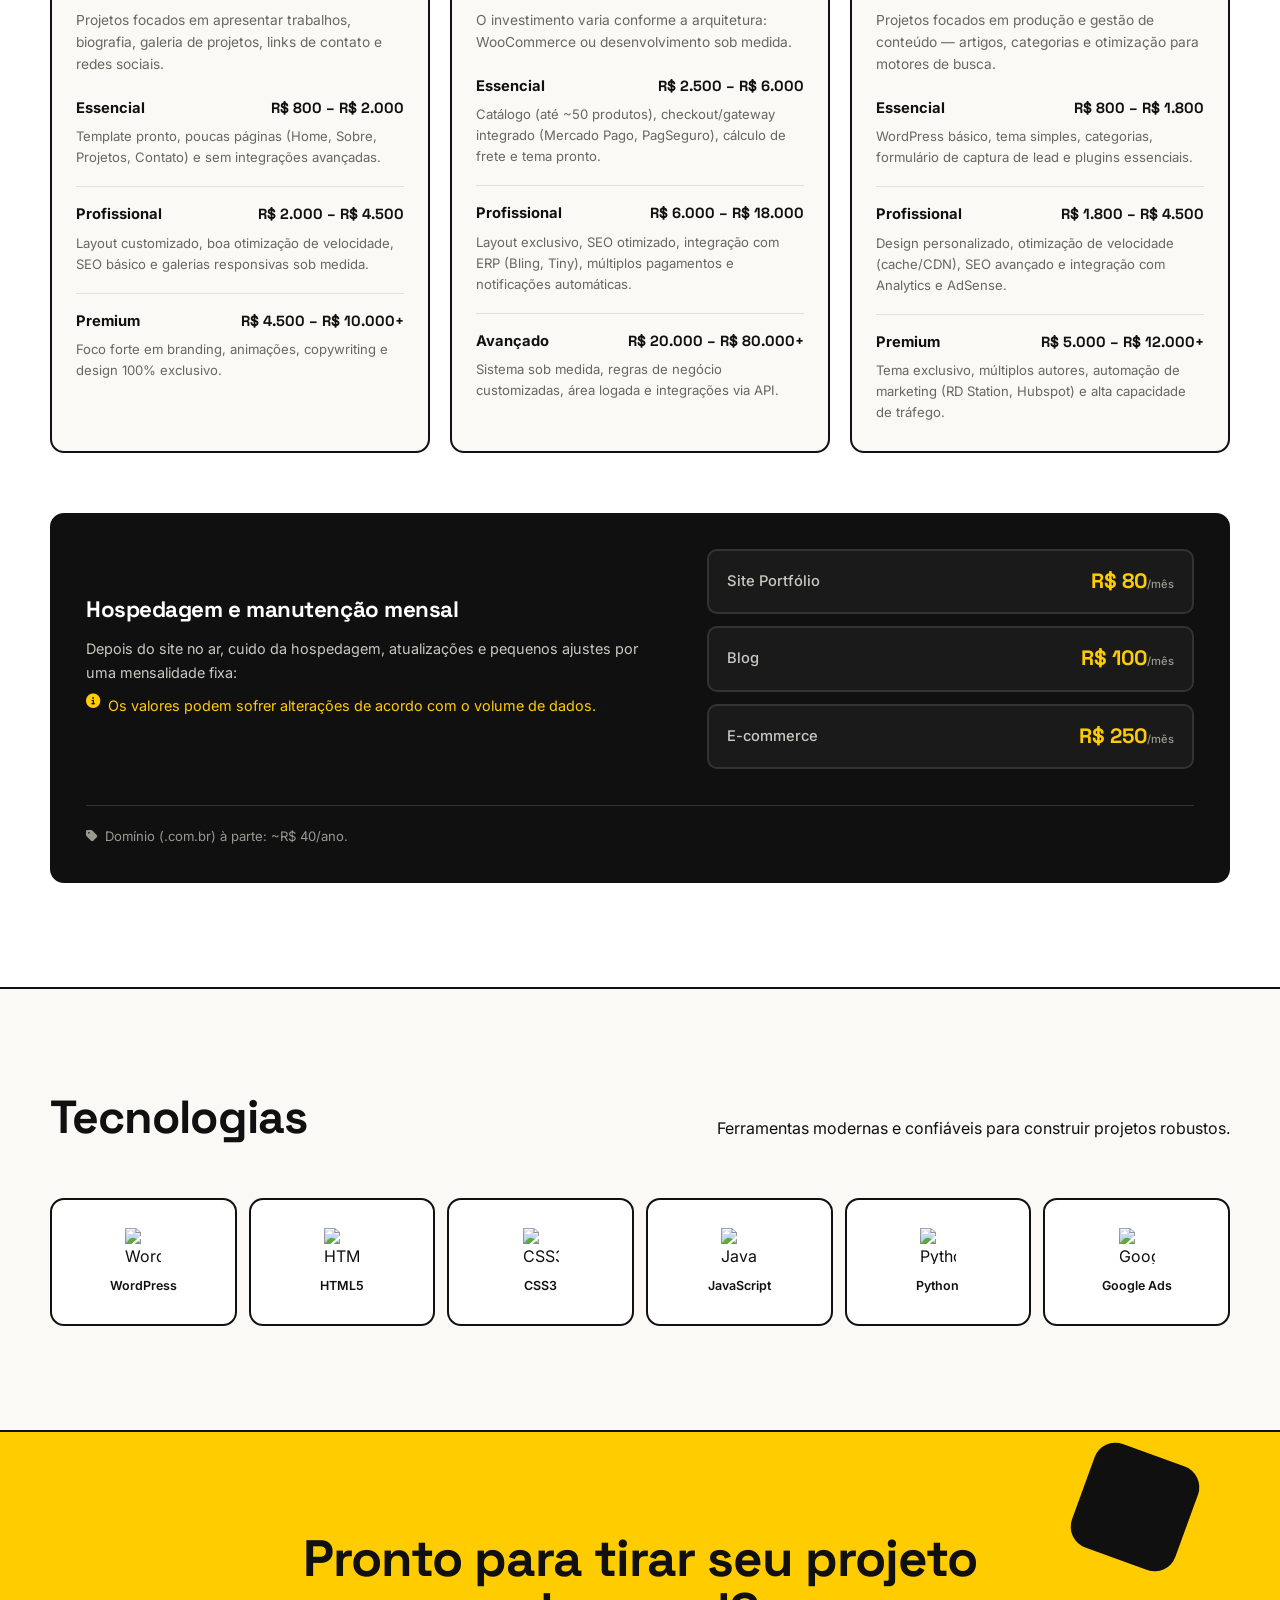
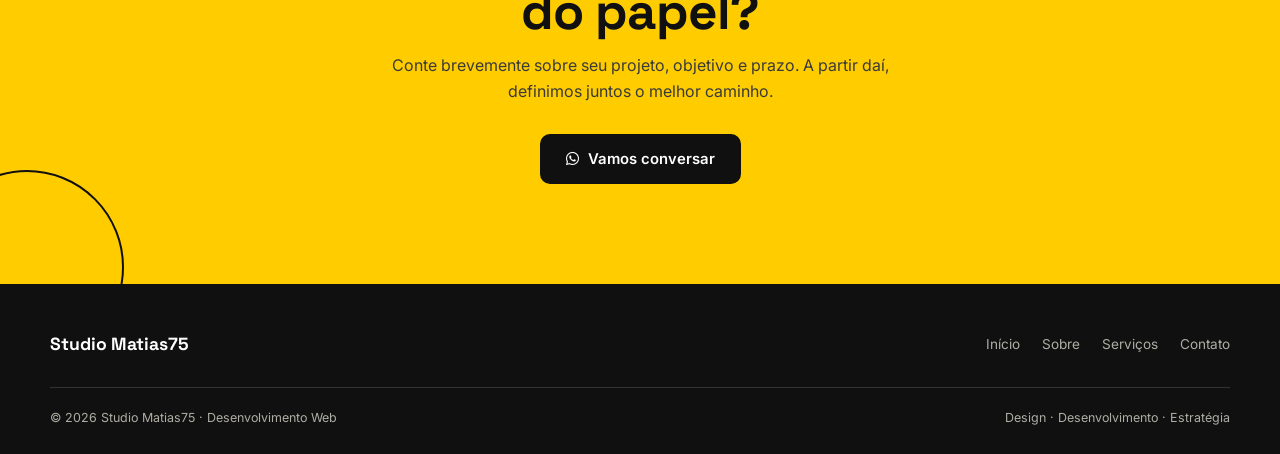
==== commit 624bd3d1: "alteracao1" ====
--- a/index.html
+++ b/index.html
@@ -3,6 +3,7 @@
 <head>
 <meta charset="UTF-8">
 <meta name="viewport" content="width=device-width, initial-scale=1.0">
+<link rel="icon" href="assets/images/favicon.png" type="image/png">
 <title>Studio Matias75 · Desenvolvimento Web & Soluções Digitais</title>
 <meta name="description" content="DevStudio — sites e soluções digitais que geram resultado. Design flat, desenvolvimento sob medida e estratégia de conversão.">
 <link rel="preconnect" href="https://fonts.googleapis.com">
@@ -54,7 +55,7 @@
         meio do caminho entre a <strong>tecnologia e o marketing</strong> que eu atuo.
         Sou dev web, estudante de Ciência da Computação e Tecnólogo em Marketing. 
         Trazendo na bagagem a experiência de agência no setor de viagens — onde lidei 
-        direto com tráfego no <strong>Google Ads</strong>e presença digital —, crio plataformas 
+        direto com tráfego no <strong>Google Ads</strong> e presença digital — crio plataformas 
         funcionais, com visual alinhado e arquitetura pensada para fazer o seu negócio
          rodar sem complicação.</p>
     </div>
@@ -65,16 +66,16 @@
       </div>
       <div class="stats">
         <div class="stat">
-          <div class="stat-num">50+</div>
-          <div class="stat-label">Projetos entregues</div>
+          <div class="stat-num">100%</div>
+          <div class="stat-label">Decicação Exclusiva</div>
         </div>
         <div class="stat">
-          <div class="stat-num">30+</div>
-          <div class="stat-label">Clientes satisfeitos</div>
+          <div class="stat-num"><i class="fa-regular fa-pen-to-square"></i></div>
+          <div class="stat-label">Foco no seu objetivo</div>
         </div>
         <div class="stat">
-          <div class="stat-num">5+</div>
-          <div class="stat-label">Anos de experiência</div>
+          <div class="stat-num"><i class="fa-regular fa-circle-check"></i></div>
+          <div class="stat-label">Suporte e Prazo</div>
         </div>
       </div>
     </div>
@@ -188,7 +189,7 @@
           <i class="fas fa-shopping-bag"></i>
           <h3>E-commerce</h3>
         </div>
-        <p class="preco-card-desc">O investimento varia conforme a arquitetura: plataforma/SaaS (Shopify, Nuvemshop), WooCommerce ou desenvolvimento sob medida.</p>
+        <p class="preco-card-desc">O investimento varia conforme a arquitetura: WooCommerce ou desenvolvimento sob medida.</p>
         <ul class="preco-tiers">
           <li>
             <div class="preco-tier-top"><span>Essencial</span><strong>R$ 2.500 – R$ 6.000</strong></div>
--- a/assets/css/style.css
+++ b/assets/css/style.css
@@ -1,5 +1,5 @@
 /* =========================================================
-     DEVSTUDIO — FLAT, PRETO & AMARELO
+     SUDIO MATIAS75 — FLAT, PRETO & AMARELO
      Estrutura editorial (grid, hierarquia clara) + linguagem
      flat/neobrutalista (contorno sólido, sombra sólida, sem
      gradiente). Paleta contida a duas cores principais.
